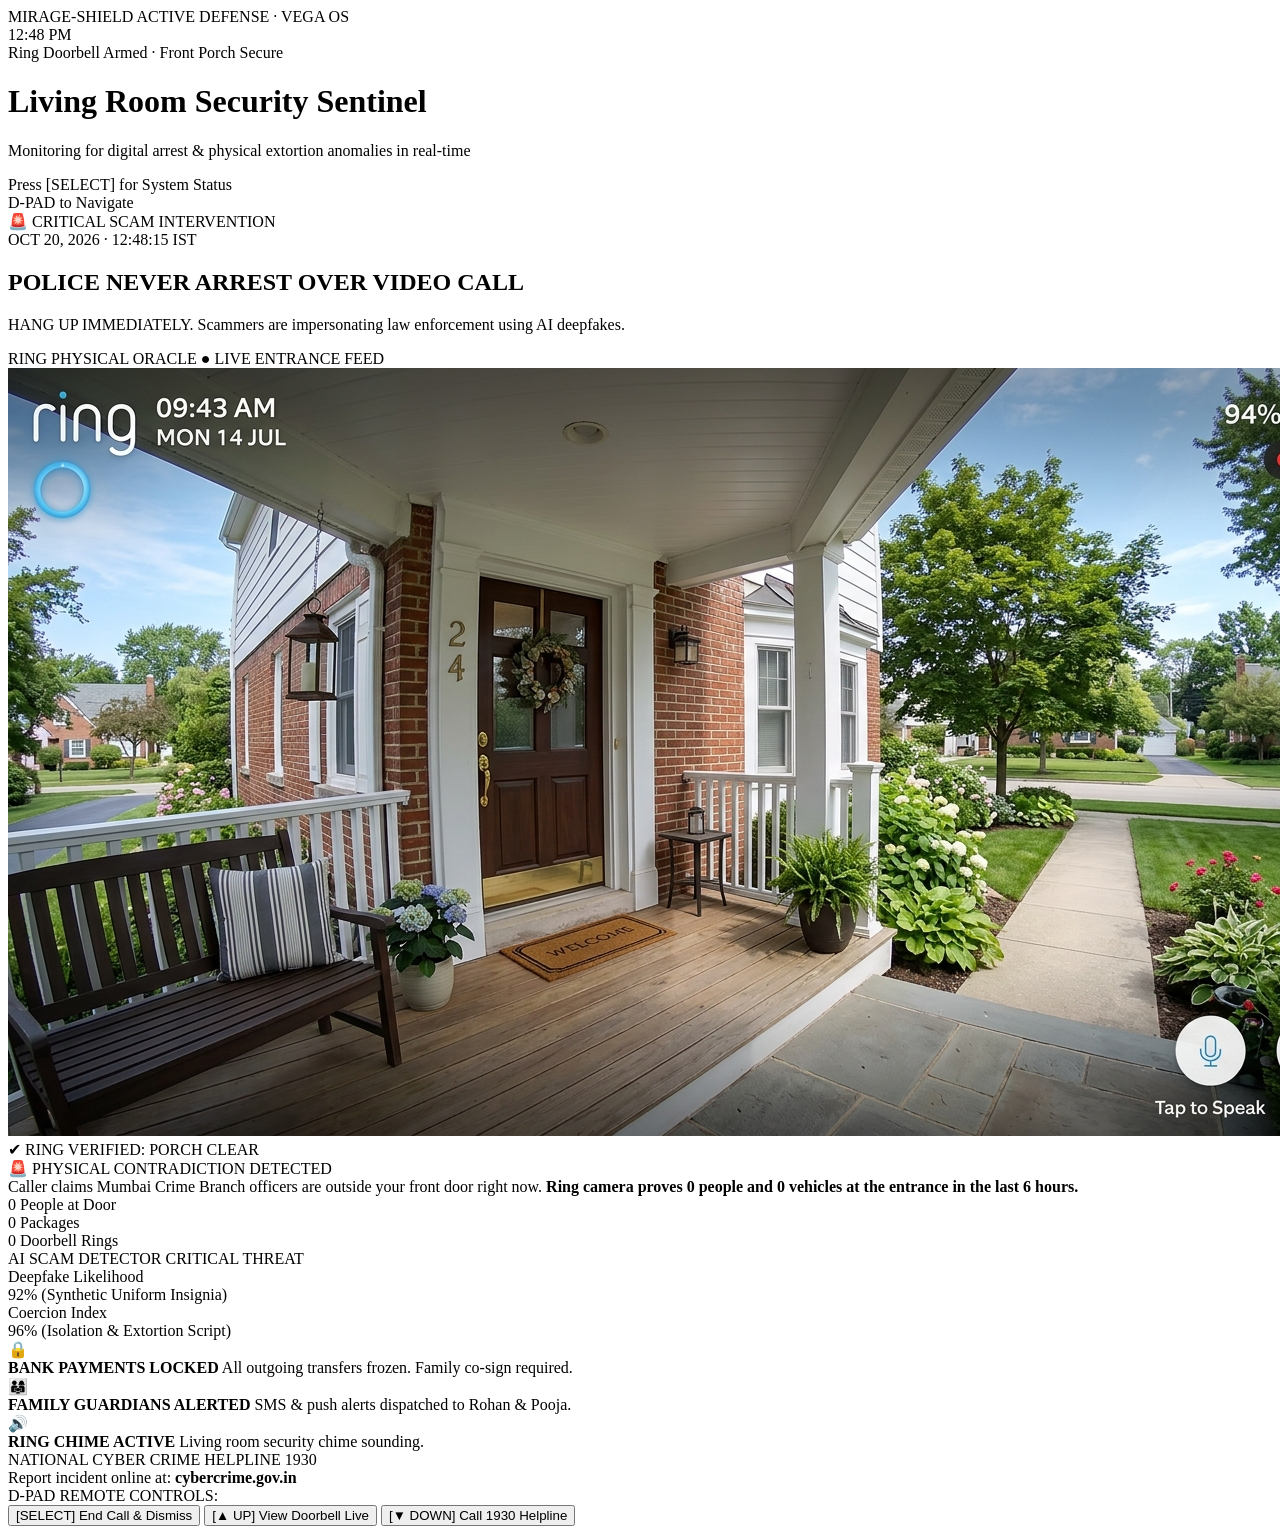
==== firetv_app/static/index.html @ 8bc034f8 "feat: complete MIRAGE-SHIELD monorepo implementation and test suite" ====
<!DOCTYPE html>
<html lang="en">
<head>
  <meta charset="UTF-8">
  <meta name="viewport" content="width=device-width, initial-scale=1.0">
  <title>MIRAGE-SHIELD | Fire TV Living Room Defense</title>
  <link rel="preconnect" href="https://fonts.googleapis.com">
  <link rel="preconnect" href="https://fonts.gstatic.com" crossorigin>
  <link href="https://fonts.googleapis.com/css2?family=Outfit:wght@400;600;700;800;900&family=Inter:wght@400;500;600;700&family=JetBrains+Mono:wght@500;700&display=swap" rel="stylesheet">
  <link rel="stylesheet" href="/firetv/tv.css">
</head>
<body class="tv-body">
  <!-- IDLE SCREEN (Normal Fire TV Ambient / Screensaver Mode) -->
  <div id="tv-ambient-screen" class="tv-ambient">
    <div class="ambient-header">
      <div class="brand-tag">
        <span class="shield-dot"></span> MIRAGE-SHIELD ACTIVE DEFENSE · VEGA OS
      </div>
      <div class="clock" id="tv-clock">12:48 PM</div>
    </div>
    <div class="ambient-center">
      <div class="ring-status-pill">
        <span class="ring-pulse"></span> Ring Doorbell Armed · Front Porch Secure
      </div>
      <h1 class="ambient-title">Living Room Security Sentinel</h1>
      <p class="ambient-subtitle">Monitoring for digital arrest & physical extortion anomalies in real-time</p>
    </div>
    <div class="ambient-footer">
      <div class="shortcut-tip"><span>Press [SELECT]</span> for System Status</div>
      <div class="shortcut-tip"><span>D-PAD</span> to Navigate</div>
    </div>
  </div>

  <!-- FULLSCREEN INTERVENTION TAKEOVER SCREEN -->
  <div id="tv-intervention-screen" class="tv-takeover hidden">
    <!-- Top Emergency Banner -->
    <header class="takeover-header">
      <div class="urgent-flasher">
        <span class="siren-icon">🚨</span>
        <span class="flasher-text">CRITICAL SCAM INTERVENTION</span>
      </div>
      <div class="timestamp-box" id="takeover-timestamp">OCT 20, 2026 · 12:48:15 IST</div>
    </header>

    <!-- Core Takeover Headline -->
    <section class="headline-container">
      <h1 class="urgent-headline">POLICE NEVER ARREST OVER VIDEO CALL</h1>
      <p class="urgent-subheadline">
        HANG UP IMMEDIATELY. Scammers are impersonating law enforcement using AI deepfakes.
      </p>
    </section>

    <!-- Evidence Split Section -->
    <main class="takeover-content">
      <!-- Left: Ring Doorbell Evidence Oracle -->
      <div class="evidence-card ring-evidence-card">
        <div class="card-header">
          <span class="card-badge ring-badge">RING PHYSICAL ORACLE</span>
          <span class="live-pill">● LIVE ENTRANCE FEED</span>
        </div>
        <div class="snapshot-wrapper">
          <img id="tv-snapshot-img" src="/static/images/scenario1_empty_porch.jpg" alt="Ring Front Door Snapshot">
          <div class="snapshot-overlay">
            <span class="verified-tag">✔ RING VERIFIED: PORCH CLEAR</span>
          </div>
        </div>
        <div class="evidence-body">
          <div class="contradiction-banner">
            <div class="banner-title">🚨 PHYSICAL CONTRADICTION DETECTED</div>
            <div class="banner-desc" id="tv-contradiction-text">
              Caller claims Mumbai Crime Branch officers are outside your front door right now.
              <strong>Ring camera proves 0 people and 0 vehicles at the entrance in the last 6 hours.</strong>
            </div>
          </div>
          <div class="metrics-grid">
            <div class="metric-box">
              <span class="m-val" id="tv-human-count">0</span>
              <span class="m-lbl">People at Door</span>
            </div>
            <div class="metric-box">
              <span class="m-val" id="tv-pkg-count">0</span>
              <span class="m-lbl">Packages</span>
            </div>
            <div class="metric-box">
              <span class="m-val" id="tv-ding-count">0</span>
              <span class="m-lbl">Doorbell Rings</span>
            </div>
          </div>
        </div>
      </div>

      <!-- Right: AI Scam Intelligence & Protective Actions -->
      <div class="evidence-card intel-evidence-card">
        <div class="card-header">
          <span class="card-badge ai-badge">AI SCAM DETECTOR</span>
          <span class="risk-pill critical" id="tv-risk-pill">CRITICAL THREAT</span>
        </div>
        
        <div class="intel-body">
          <!-- Deepfake & Coercion Scores -->
          <div class="signals-row">
            <div class="signal-gauge">
              <div class="gauge-title">Deepfake Likelihood</div>
              <div class="gauge-bar-wrap">
                <div class="gauge-bar df-bar" id="tv-df-bar" style="width: 92%;"></div>
              </div>
              <div class="gauge-val" id="tv-df-val">92% (Synthetic Uniform Insignia)</div>
            </div>
            <div class="signal-gauge">
              <div class="gauge-title">Coercion Index</div>
              <div class="gauge-bar-wrap">
                <div class="gauge-bar coercion-bar" id="tv-coercion-bar" style="width: 96%;"></div>
              </div>
              <div class="gauge-val" id="tv-coercion-val">96% (Isolation & Extortion Script)</div>
            </div>
          </div>

          <!-- Active Protection Shields -->
          <div class="protection-status-box">
            <div class="prot-item active">
              <span class="prot-icon">🔒</span>
              <div class="prot-info">
                <strong>BANK PAYMENTS LOCKED</strong>
                <span>All outgoing transfers frozen. Family co-sign required.</span>
              </div>
            </div>
            <div class="prot-item active">
              <span class="prot-icon">👨‍👩‍👧</span>
              <div class="prot-info">
                <strong>FAMILY GUARDIANS ALERTED</strong>
                <span>SMS & push alerts dispatched to Rohan & Pooja.</span>
              </div>
            </div>
            <div class="prot-item active">
              <span class="prot-icon">🔊</span>
              <div class="prot-info">
                <strong>RING CHIME ACTIVE</strong>
                <span>Living room security chime sounding.</span>
              </div>
            </div>
          </div>

          <!-- Helpline Callout -->
          <div class="helpline-box">
            <div class="helpline-left">
              <span class="helpline-lbl">NATIONAL CYBER CRIME HELPLINE</span>
              <span class="helpline-num">1930</span>
            </div>
            <div class="helpline-right">
              <span>Report incident online at:</span>
              <strong>cybercrime.gov.in</strong>
            </div>
          </div>
        </div>
      </div>
    </main>

    <!-- TV D-Pad Remote Action Controls -->
    <footer class="takeover-actions">
      <div class="dpad-hint">D-PAD REMOTE CONTROLS:</div>
      <button class="tv-btn primary focused" id="btn-hangup" tabindex="1">
        <span class="key-tag">[SELECT]</span> End Call & Dismiss
      </button>
      <button class="tv-btn secondary" id="btn-doorbell" tabindex="2">
        <span class="key-tag">[▲ UP]</span> View Doorbell Live
      </button>
      <button class="tv-btn danger" id="btn-helpline" tabindex="3">
        <span class="key-tag">[▼ DOWN]</span> Call 1930 Helpline
      </button>
    </footer>
  </div>

  <script src="/firetv/tv.js"></script>
</body>
</html>
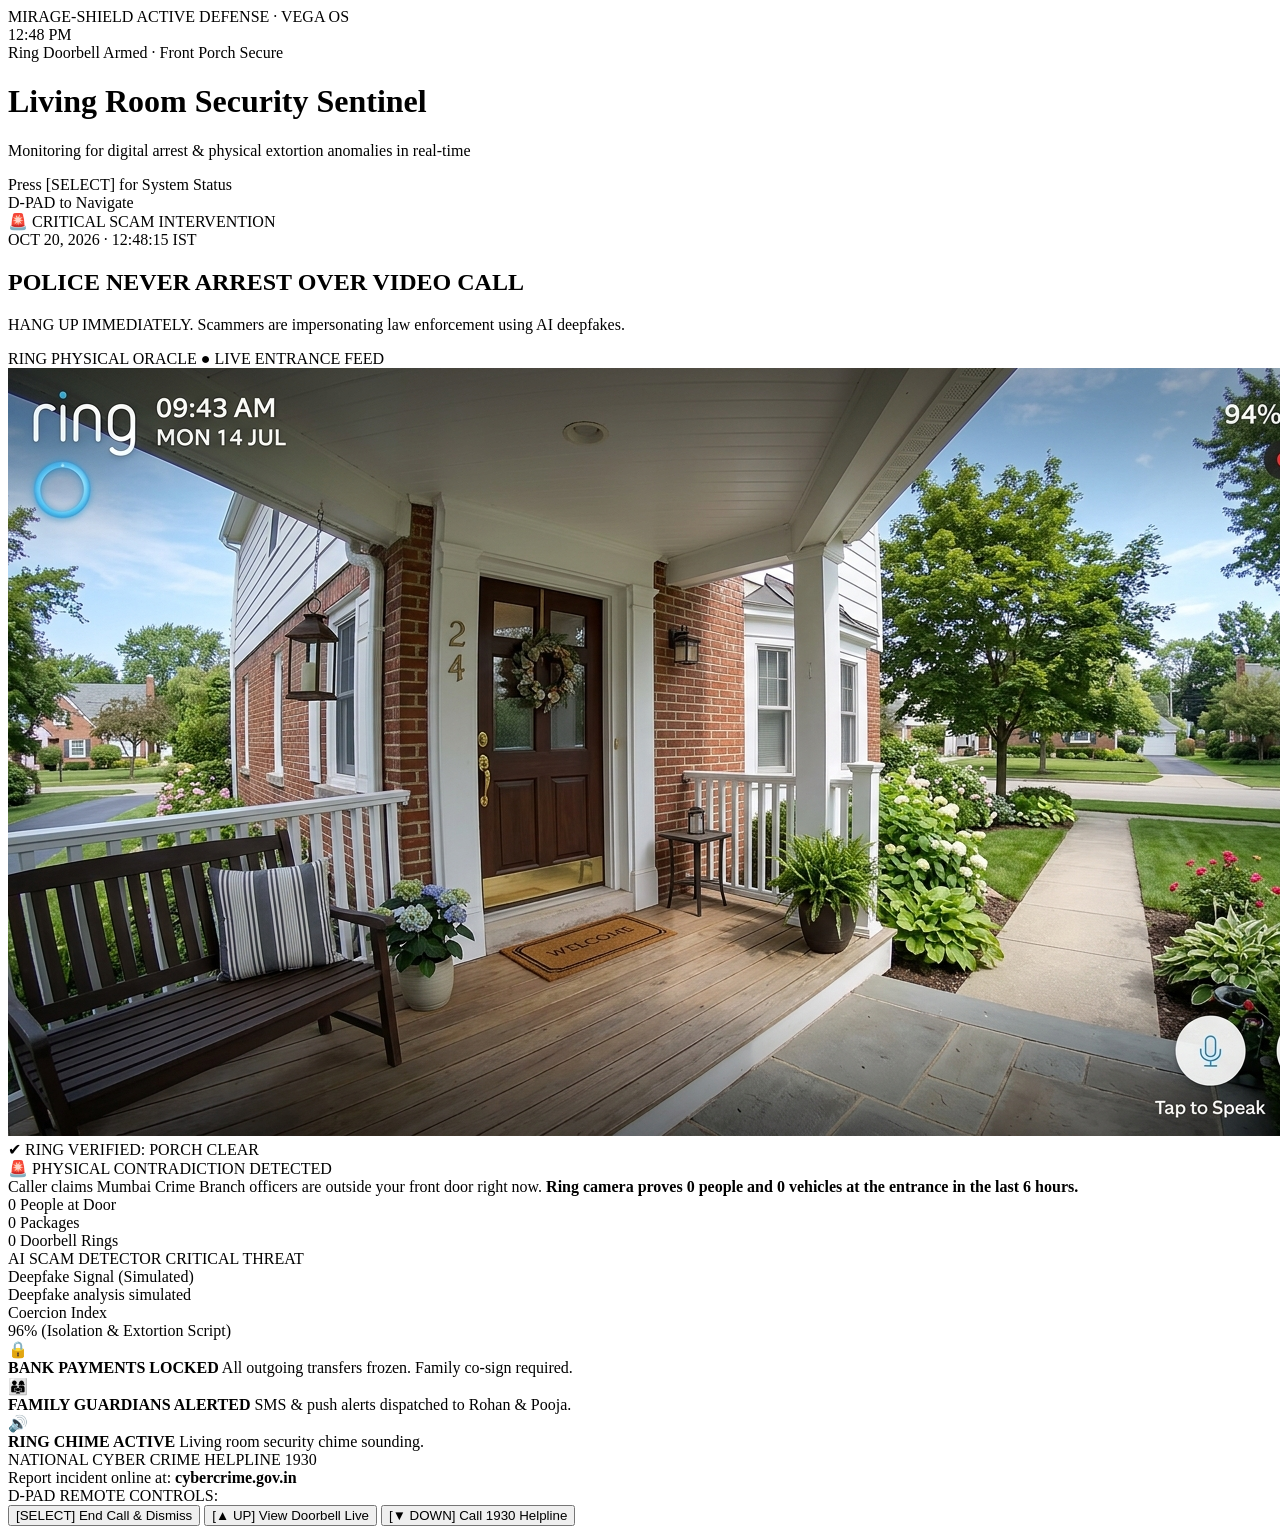
==== commit 39b88011: "feat: complete MIRAGE-SHIELD ecosystem, roadmap audit report, tests, and open-source MCP server" ====
--- a/firetv_app/static/index.html
+++ b/firetv_app/static/index.html
@@ -100,11 +100,11 @@
           <!-- Deepfake & Coercion Scores -->
           <div class="signals-row">
             <div class="signal-gauge">
-              <div class="gauge-title">Deepfake Likelihood</div>
+              <div class="gauge-title">Deepfake Signal (Simulated)</div>
               <div class="gauge-bar-wrap">
                 <div class="gauge-bar df-bar" id="tv-df-bar" style="width: 92%;"></div>
               </div>
-              <div class="gauge-val" id="tv-df-val">92% (Synthetic Uniform Insignia)</div>
+              <div class="gauge-val" id="tv-df-val">Deepfake analysis simulated</div>
             </div>
             <div class="signal-gauge">
               <div class="gauge-title">Coercion Index</div>
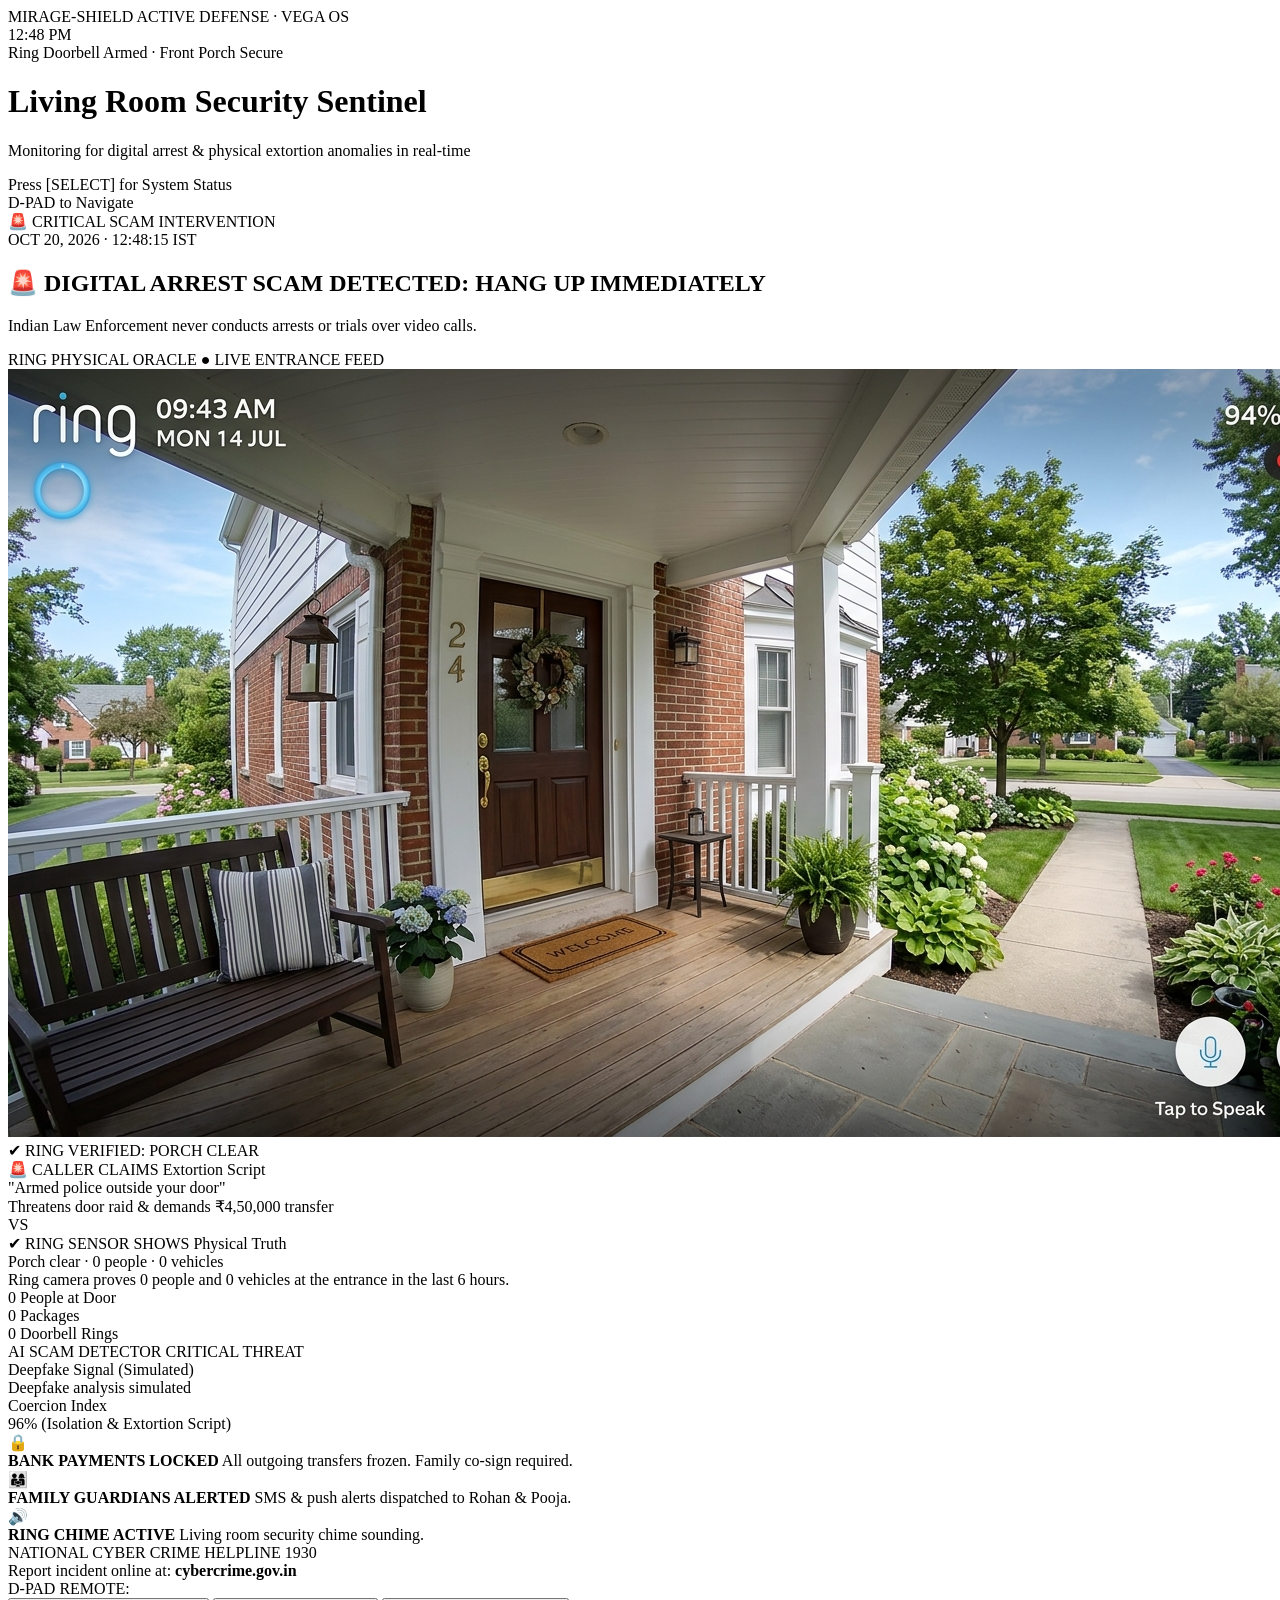
==== commit 69d68885: "ui: polish Fire TV takeover" ====
--- a/firetv_app/static/index.html
+++ b/firetv_app/static/index.html
@@ -44,9 +44,9 @@
 
     <!-- Core Takeover Headline -->
     <section class="headline-container">
-      <h1 class="urgent-headline">POLICE NEVER ARREST OVER VIDEO CALL</h1>
+      <h1 class="urgent-headline">🚨 DIGITAL ARREST SCAM DETECTED: HANG UP IMMEDIATELY</h1>
       <p class="urgent-subheadline">
-        HANG UP IMMEDIATELY. Scammers are impersonating law enforcement using AI deepfakes.
+        Indian Law Enforcement never conducts arrests or trials over video calls.
       </p>
     </section>
 
@@ -65,13 +65,31 @@
           </div>
         </div>
         <div class="evidence-body">
-          <div class="contradiction-banner">
-            <div class="banner-title">🚨 PHYSICAL CONTRADICTION DETECTED</div>
-            <div class="banner-desc" id="tv-contradiction-text">
-              Caller claims Mumbai Crime Branch officers are outside your front door right now.
-              <strong>Ring camera proves 0 people and 0 vehicles at the entrance in the last 6 hours.</strong>
-            </div>
-          </div>
+          <!-- Contradiction Hero: Side-by-Side Split Card -->
+          <div class="contradiction-split-hero">
+            <div class="split-col claim-col">
+              <div class="split-col-header">
+                <span class="split-tag claim-tag">🚨 CALLER CLAIMS</span>
+                <span class="split-pill-sub">Extortion Script</span>
+              </div>
+              <div class="split-lead-text">"Armed police outside your door"</div>
+              <div class="split-detail-text">Threatens door raid & demands ₹4,50,000 transfer</div>
+            </div>
+            <div class="split-divider">
+              <span class="vs-circle">VS</span>
+            </div>
+            <div class="split-col truth-col">
+              <div class="split-col-header">
+                <span class="split-tag truth-tag">✔ RING SENSOR SHOWS</span>
+                <span class="split-pill-sub verified">Physical Truth</span>
+              </div>
+              <div class="split-lead-text truth-accent">Porch clear · 0 people · 0 vehicles</div>
+              <div class="banner-desc" id="tv-contradiction-text">
+                Ring camera proves 0 people and 0 vehicles at the entrance in the last 6 hours.
+              </div>
+            </div>
+          </div>
+
           <div class="metrics-grid">
             <div class="metric-box">
               <span class="m-val" id="tv-human-count">0</span>
@@ -157,15 +175,27 @@
 
     <!-- TV D-Pad Remote Action Controls -->
     <footer class="takeover-actions">
-      <div class="dpad-hint">D-PAD REMOTE CONTROLS:</div>
+      <div class="dpad-hint">D-PAD REMOTE:</div>
       <button class="tv-btn primary focused" id="btn-hangup" tabindex="1">
-        <span class="key-tag">[SELECT]</span> End Call & Dismiss
+        <span class="keycap keycap-select">
+          <svg width="13" height="13" viewBox="0 0 24 24" fill="none" stroke="currentColor" stroke-width="2.5"><circle cx="12" cy="12" r="9"/><circle cx="12" cy="12" r="3" fill="currentColor"/></svg>
+          SELECT
+        </span>
+        <span class="btn-text">End Call & Dismiss</span>
       </button>
       <button class="tv-btn secondary" id="btn-doorbell" tabindex="2">
-        <span class="key-tag">[▲ UP]</span> View Doorbell Live
+        <span class="keycap keycap-nav">
+          <svg width="13" height="13" viewBox="0 0 24 24" fill="none" stroke="currentColor" stroke-width="3"><polyline points="18 15 12 9 6 15"/></svg>
+          UP
+        </span>
+        <span class="btn-text">View Doorbell Live</span>
       </button>
       <button class="tv-btn danger" id="btn-helpline" tabindex="3">
-        <span class="key-tag">[▼ DOWN]</span> Call 1930 Helpline
+        <span class="keycap keycap-nav">
+          <svg width="13" height="13" viewBox="0 0 24 24" fill="none" stroke="currentColor" stroke-width="3"><polyline points="6 9 12 15 18 9"/></svg>
+          DOWN
+        </span>
+        <span class="btn-text">Call 1930 Helpline</span>
       </button>
     </footer>
   </div>
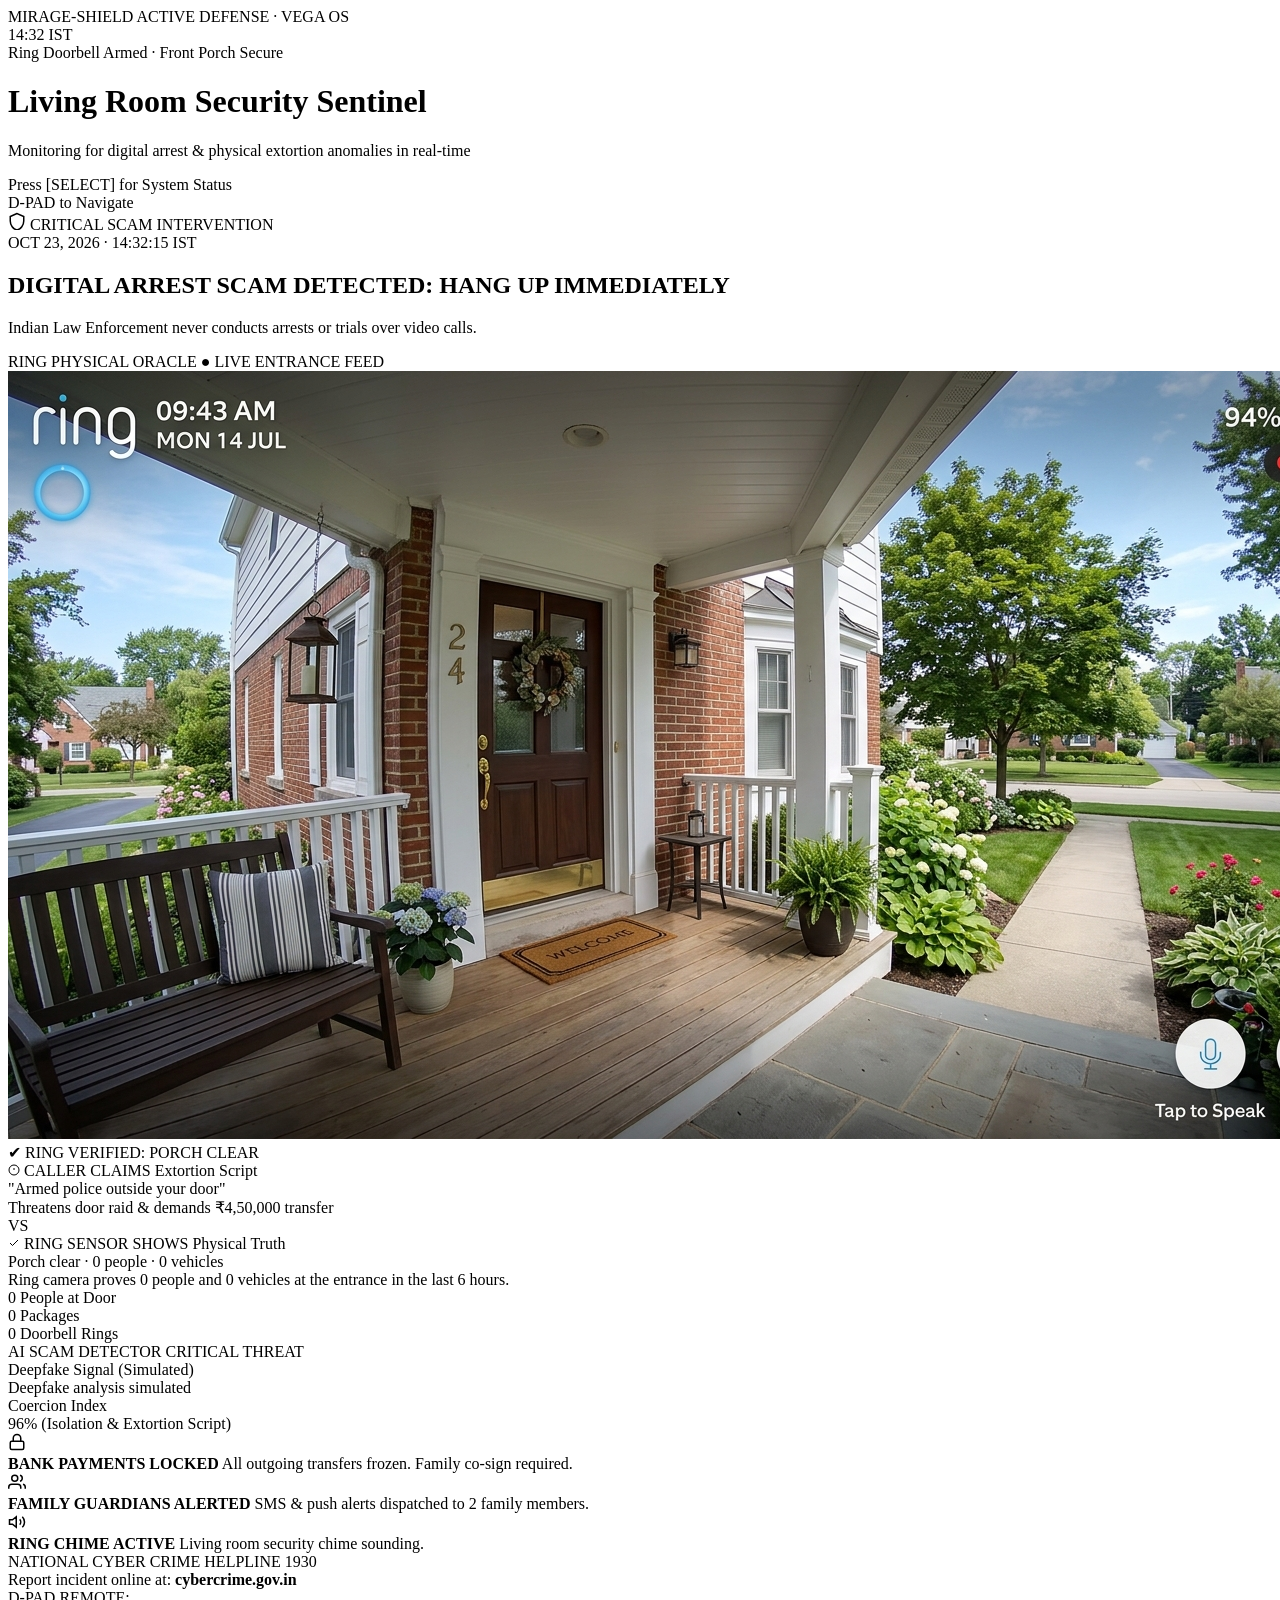
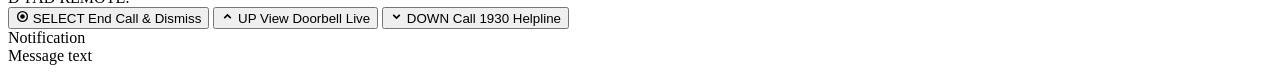
==== commit a3e567ef: "frontend implemented" ====
--- a/firetv_app/static/index.html
+++ b/firetv_app/static/index.html
@@ -6,7 +6,7 @@
   <title>MIRAGE-SHIELD | Fire TV Living Room Defense</title>
   <link rel="preconnect" href="https://fonts.googleapis.com">
   <link rel="preconnect" href="https://fonts.gstatic.com" crossorigin>
-  <link href="https://fonts.googleapis.com/css2?family=Outfit:wght@400;600;700;800;900&family=Inter:wght@400;500;600;700&family=JetBrains+Mono:wght@500;700&display=swap" rel="stylesheet">
+  <link href="https://fonts.googleapis.com/css2?family=Space+Grotesk:wght@500;700;800&family=Inter:wght@400;500;600;700&family=IBM+Plex+Mono:wght@500;700&display=swap" rel="stylesheet">
   <link rel="stylesheet" href="/firetv/tv.css">
 </head>
 <body class="tv-body">
@@ -16,7 +16,7 @@
       <div class="brand-tag">
         <span class="shield-dot"></span> MIRAGE-SHIELD ACTIVE DEFENSE · VEGA OS
       </div>
-      <div class="clock" id="tv-clock">12:48 PM</div>
+      <div class="clock" id="tv-clock">14:32 IST</div>
     </div>
     <div class="ambient-center">
       <div class="ring-status-pill">
@@ -36,15 +36,17 @@
     <!-- Top Emergency Banner -->
     <header class="takeover-header">
       <div class="urgent-flasher">
-        <span class="siren-icon">🚨</span>
+        <svg class="siren-icon" width="18" height="18" viewBox="0 0 24 24" fill="none" stroke="currentColor" stroke-width="2">
+          <path d="M12 2L3 6v6c0 5.55 3.84 10.74 9 12 5.16-1.26 9-6.45 9-12V6l-9-4z"/>
+        </svg>
         <span class="flasher-text">CRITICAL SCAM INTERVENTION</span>
       </div>
-      <div class="timestamp-box" id="takeover-timestamp">OCT 20, 2026 · 12:48:15 IST</div>
+      <div class="timestamp-box" id="takeover-timestamp">OCT 23, 2026 · 14:32:15 IST</div>
     </header>
 
     <!-- Core Takeover Headline -->
     <section class="headline-container">
-      <h1 class="urgent-headline">🚨 DIGITAL ARREST SCAM DETECTED: HANG UP IMMEDIATELY</h1>
+      <h1 class="urgent-headline">DIGITAL ARREST SCAM DETECTED: HANG UP IMMEDIATELY</h1>
       <p class="urgent-subheadline">
         Indian Law Enforcement never conducts arrests or trials over video calls.
       </p>
@@ -69,7 +71,10 @@
           <div class="contradiction-split-hero">
             <div class="split-col claim-col">
               <div class="split-col-header">
-                <span class="split-tag claim-tag">🚨 CALLER CLAIMS</span>
+                <span class="split-tag claim-tag">
+                  <svg width="12" height="12" viewBox="0 0 24 24" fill="none" stroke="currentColor" stroke-width="2"><circle cx="12" cy="12" r="10"/><line x1="12" y1="8" x2="12" y2="12"/><line x1="12" y1="16" x2="12.01" y2="16"/></svg>
+                  <span>CALLER CLAIMS</span>
+                </span>
                 <span class="split-pill-sub">Extortion Script</span>
               </div>
               <div class="split-lead-text">"Armed police outside your door"</div>
@@ -80,7 +85,10 @@
             </div>
             <div class="split-col truth-col">
               <div class="split-col-header">
-                <span class="split-tag truth-tag">✔ RING SENSOR SHOWS</span>
+                <span class="split-tag truth-tag">
+                  <svg width="12" height="12" viewBox="0 0 24 24" fill="none" stroke="currentColor" stroke-width="2"><polyline points="20 6 9 17 4 12"/></svg>
+                  <span>RING SENSOR SHOWS</span>
+                </span>
                 <span class="split-pill-sub verified">Physical Truth</span>
               </div>
               <div class="split-lead-text truth-accent">Porch clear · 0 people · 0 vehicles</div>
@@ -136,21 +144,27 @@
           <!-- Active Protection Shields -->
           <div class="protection-status-box">
             <div class="prot-item active">
-              <span class="prot-icon">🔒</span>
+              <span class="prot-icon">
+                <svg width="18" height="18" viewBox="0 0 24 24" fill="none" stroke="currentColor" stroke-width="2"><rect x="3" y="11" width="18" height="11" rx="2" ry="2"/><path d="M7 11V7a5 5 0 0 1 10 0v4"/></svg>
+              </span>
               <div class="prot-info">
                 <strong>BANK PAYMENTS LOCKED</strong>
                 <span>All outgoing transfers frozen. Family co-sign required.</span>
               </div>
             </div>
             <div class="prot-item active">
-              <span class="prot-icon">👨‍👩‍👧</span>
+              <span class="prot-icon">
+                <svg width="18" height="18" viewBox="0 0 24 24" fill="none" stroke="currentColor" stroke-width="2"><path d="M17 21v-2a4 4 0 0 0-4-4H5a4 4 0 0 0-4 4v2"/><circle cx="9" cy="7" r="4"/><path d="M23 21v-2a4 4 0 0 0-3-3.87"/><path d="M16 3.13a4 4 0 0 1 0 7.75"/></svg>
+              </span>
               <div class="prot-info">
                 <strong>FAMILY GUARDIANS ALERTED</strong>
-                <span>SMS & push alerts dispatched to Rohan & Pooja.</span>
+                <span>SMS & push alerts dispatched to 2 family members.</span>
               </div>
             </div>
             <div class="prot-item active">
-              <span class="prot-icon">🔊</span>
+              <span class="prot-icon">
+                <svg width="18" height="18" viewBox="0 0 24 24" fill="none" stroke="currentColor" stroke-width="2"><polygon points="11 5 6 9 2 9 2 15 6 15 11 19 11 5"/><path d="M19.07 4.93a10 10 0 0 1 0 14.14"/><path d="M15.54 8.46a5 5 0 0 1 0 7.07"/></svg>
+              </span>
               <div class="prot-info">
                 <strong>RING CHIME ACTIVE</strong>
                 <span>Living room security chime sounding.</span>
@@ -198,6 +212,12 @@
         <span class="btn-text">Call 1930 Helpline</span>
       </button>
     </footer>
+
+    <!-- In-Page TV Toast Overlay -->
+    <div id="tv-toast" class="tv-toast hidden" role="alert">
+      <div id="tv-toast-title" class="tv-toast-title">Notification</div>
+      <div id="tv-toast-message" class="tv-toast-message">Message text</div>
+    </div>
   </div>
 
   <script src="/firetv/tv.js"></script>
